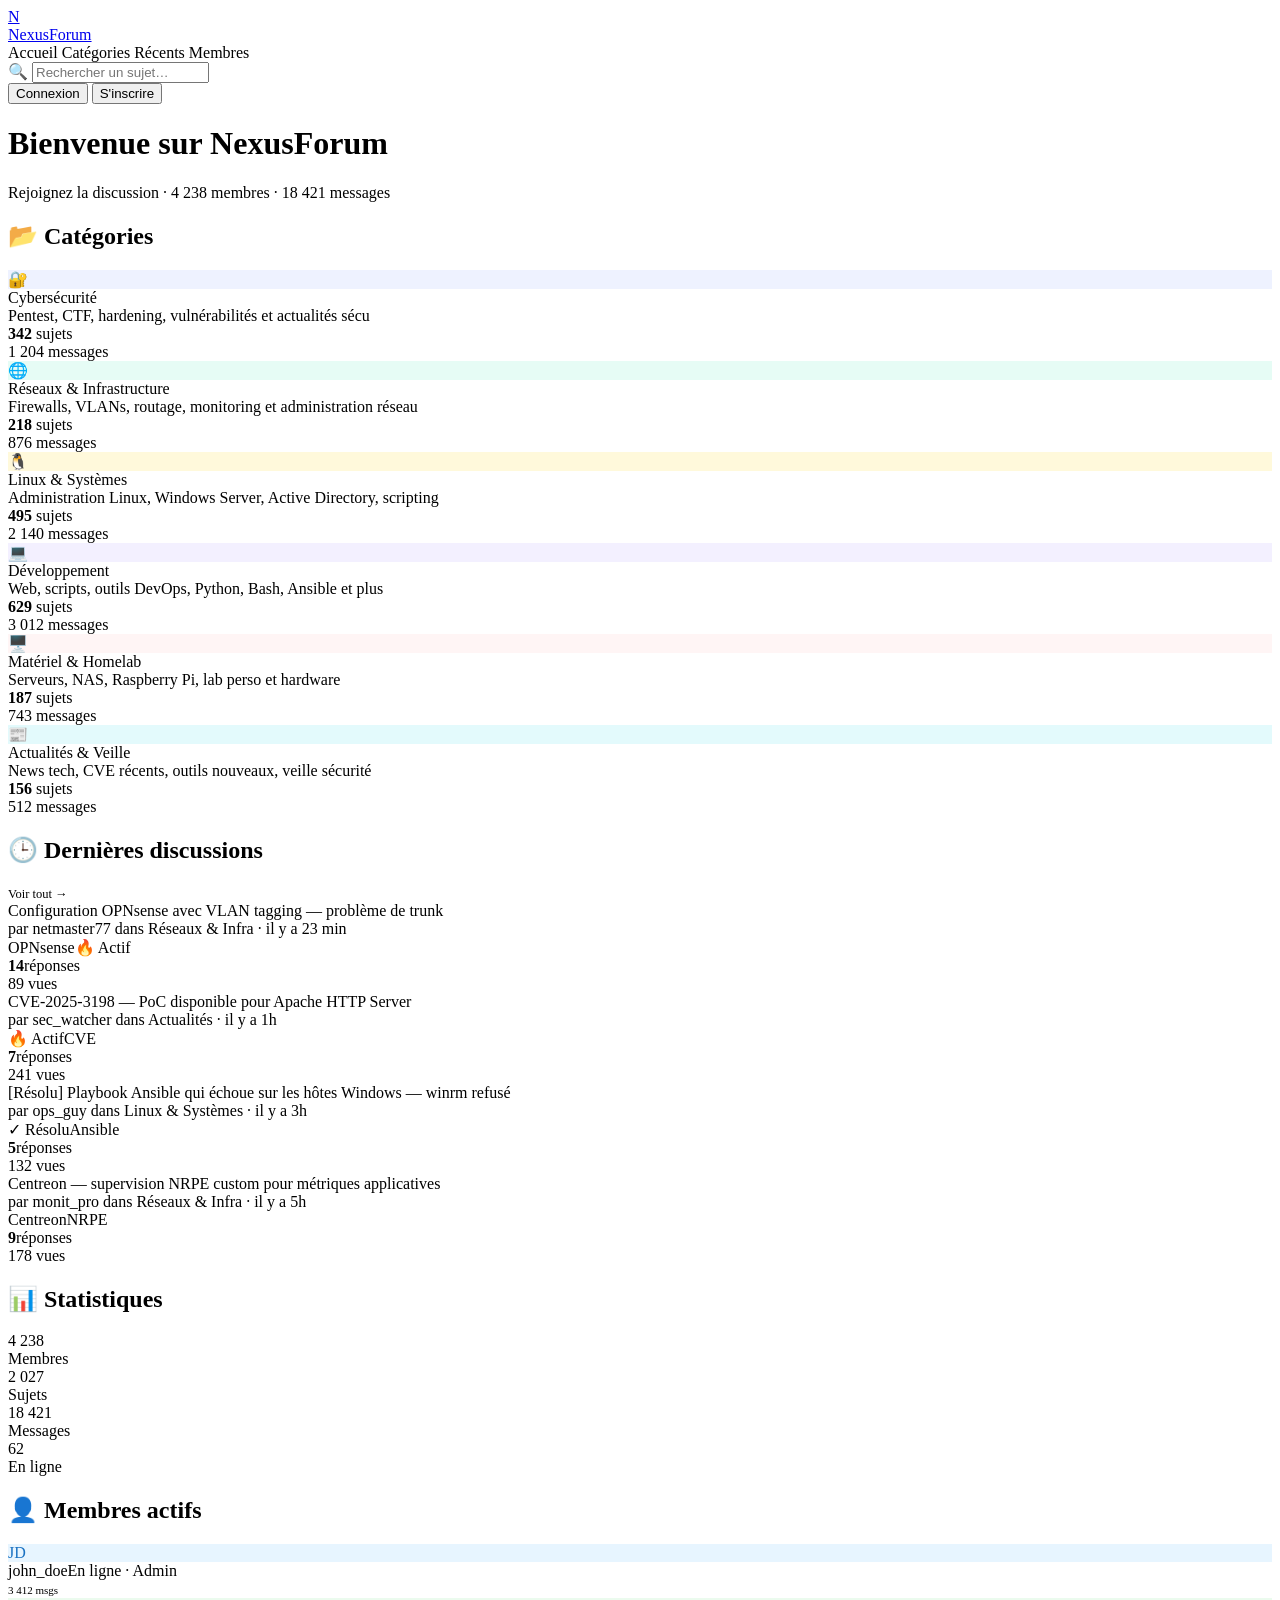
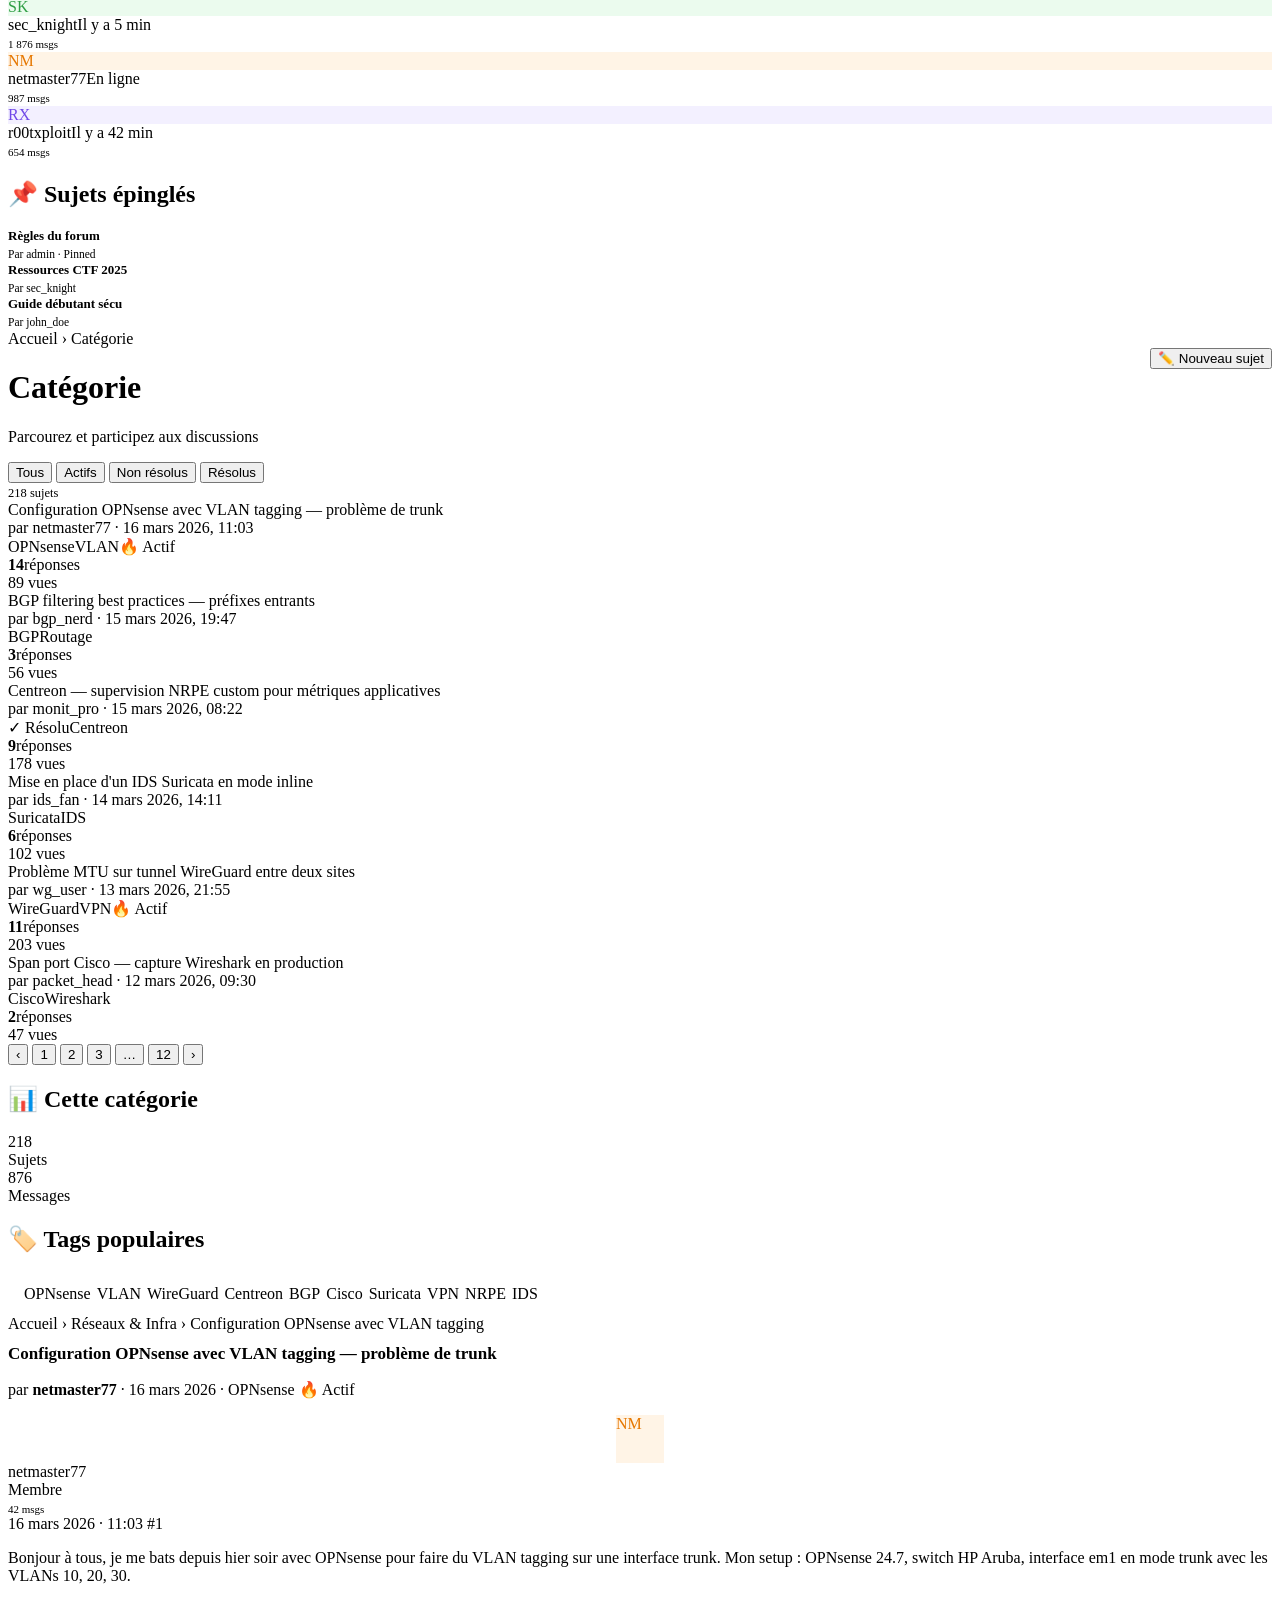
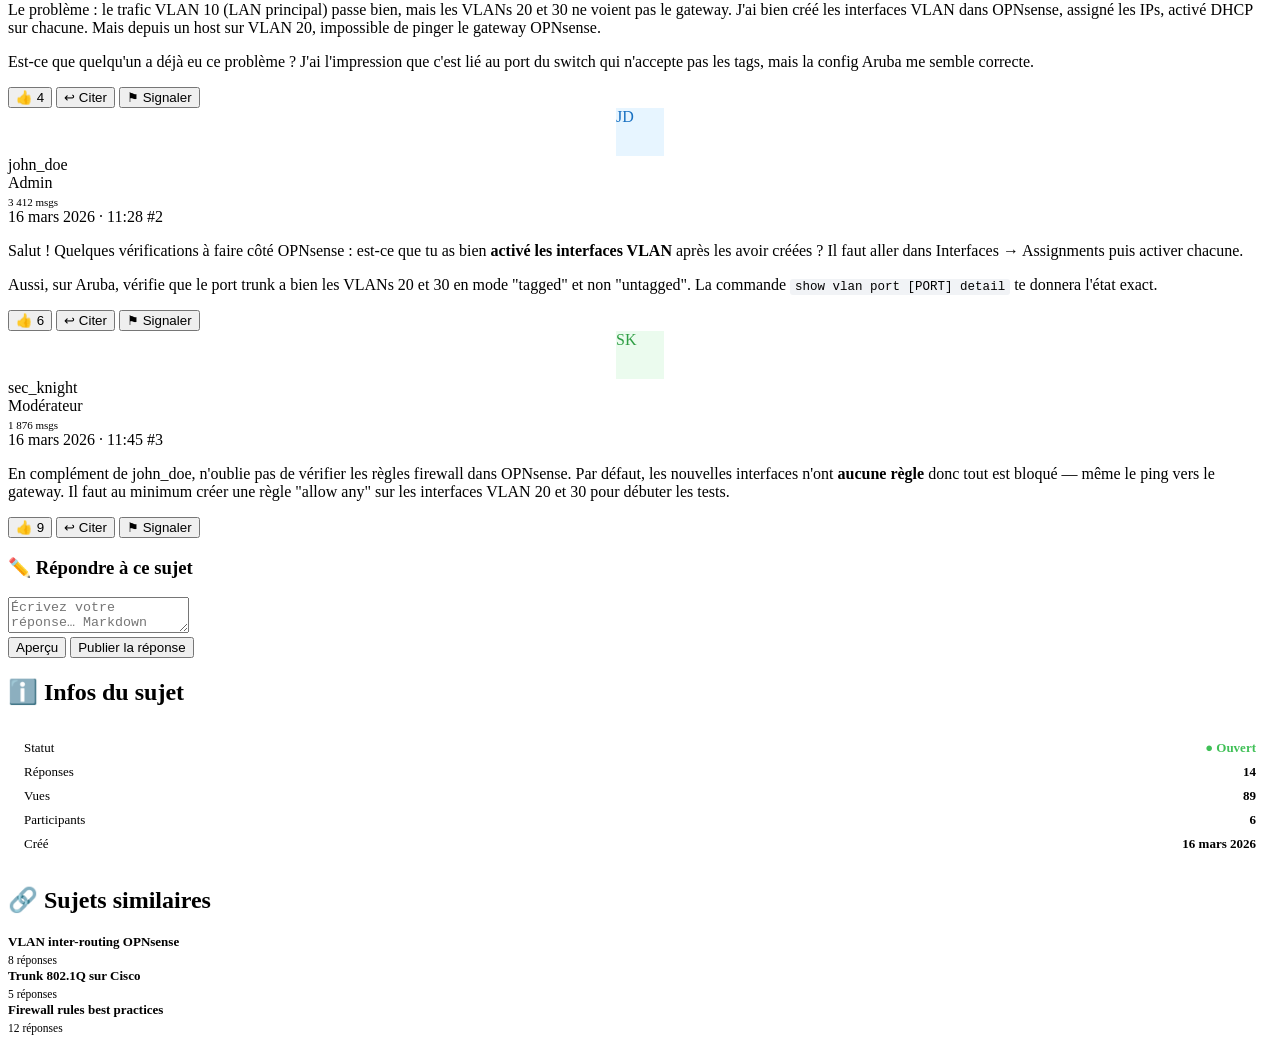
==== src/index.html @ e60d391c "Feat: add main page" ====
<!DOCTYPE html>
<html lang="fr">
<head>
    <meta charset="UTF-8" />
    <meta name="viewport" content="width=device-width, initial-scale=1.0"/>
    <title>NexusForum</title>
    <link rel="preconnect" href="https://fonts.googleapis.com">
    <link href="https://fonts.googleapis.com/css2?family=Inter:wght@400;500;600;700&display=swap" rel="stylesheet">
    <link rel="stylesheet" href="./css/style.css" />
</head>
<body>

<!-- NAVBAR -->
<nav class="navbar">
    <div class="navbar-inner">
        <a class="logo" href="#" onclick="goHome()">
            <div class="logo-icon">N</div>
            NexusForum
        </a>
        <div class="nav-links">
            <span class="nav-link active" id="nav-home" onclick="goHome()">Accueil</span>
            <span class="nav-link" onclick="goHome()">Catégories</span>
            <span class="nav-link" onclick="goHome()">Récents</span>
            <span class="nav-link" onclick="goHome()">Membres</span>
        </div>
        <div class="search-wrap">
            <span class="search-icon">🔍</span>
            <input type="text" placeholder="Rechercher un sujet…" />
        </div>
        <button class="btn btn-ghost">Connexion</button>
        <button class="btn btn-primary">S'inscrire</button>
    </div>
</nav>

<!-- ══════════════════════ PAGE HOME ══════════════════════ -->
<div id="page-home" class="page active">
    <div class="container">
        <div class="layout">
            <div>
                <!-- CATEGORIES -->
                <div class="page-header">
                    <h1>Bienvenue sur NexusForum</h1>
                    <p>Rejoignez la discussion · 4 238 membres · 18 421 messages</p>
                </div>

                <div class="card" style="margin-bottom:20px">
                    <div class="card-header">
                        <h2>📂 Catégories</h2>
                    </div>
                    <div class="category-item" data-category-id="1" onclick="goCategory('Cybersécurité', '🔐', '#3b5bdb')">
                        <div class="cat-icon" style="background:#eef2ff">🔐</div>
                        <div class="cat-info">
                            <div class="cat-name">Cybersécurité</div>
                            <div class="cat-desc">Pentest, CTF, hardening, vulnérabilités et actualités sécu</div>
                        </div>
                        <div class="cat-stats"><strong>342</strong> sujets<br>1 204 messages</div>
                    </div>
                    <div class="category-item" data-category-id="2" onclick="goCategory('Réseaux & Infra', '🌐', '#0ca678')">
                        <div class="cat-icon" style="background:#e6fcf5">🌐</div>
                        <div class="cat-info">
                            <div class="cat-name">Réseaux & Infrastructure</div>
                            <div class="cat-desc">Firewalls, VLANs, routage, monitoring et administration réseau</div>
                        </div>
                        <div class="cat-stats"><strong>218</strong> sujets<br>876 messages</div>
                    </div>
                    <div class="category-item" onclick="goCategory('Linux & Systèmes', '🐧', '#e67700')">
                        <div class="cat-icon" style="background:#fff9db">🐧</div>
                        <div class="cat-info">
                            <div class="cat-name">Linux & Systèmes</div>
                            <div class="cat-desc">Administration Linux, Windows Server, Active Directory, scripting</div>
                        </div>
                        <div class="cat-stats"><strong>495</strong> sujets<br>2 140 messages</div>
                    </div>
                    <div class="category-item" onclick="goCategory('Développement', '💻', '#7048e8')">
                        <div class="cat-icon" style="background:#f3f0ff">💻</div>
                        <div class="cat-info">
                            <div class="cat-name">Développement</div>
                            <div class="cat-desc">Web, scripts, outils DevOps, Python, Bash, Ansible et plus</div>
                        </div>
                        <div class="cat-stats"><strong>629</strong> sujets<br>3 012 messages</div>
                    </div>
                    <div class="category-item" onclick="goCategory('Matériel', '🖥️', '#c92a2a')">
                        <div class="cat-icon" style="background:#fff5f5">🖥️</div>
                        <div class="cat-info">
                            <div class="cat-name">Matériel & Homelab</div>
                            <div class="cat-desc">Serveurs, NAS, Raspberry Pi, lab perso et hardware</div>
                        </div>
                        <div class="cat-stats"><strong>187</strong> sujets<br>743 messages</div>
                    </div>
                    <div class="category-item" onclick="goCategory('Actualités', '📰', '#1098ad')">
                        <div class="cat-icon" style="background:#e3fafc">📰</div>
                        <div class="cat-info">
                            <div class="cat-name">Actualités & Veille</div>
                            <div class="cat-desc">News tech, CVE récents, outils nouveaux, veille sécurité</div>
                        </div>
                        <div class="cat-stats"><strong>156</strong> sujets<br>512 messages</div>
                    </div>
                </div>

                <!-- RECENT THREADS -->
                <div class="card">
                    <div class="card-header">
                        <h2>🕒 Dernières discussions</h2>
                        <a style="font-size:12.5px;color:var(--primary);cursor:pointer">Voir tout →</a>
                    </div>
                    <div class="thread-item" onclick="goThread()">
                        <div class="thread-status" style="background:#40c057"></div>
                        <div class="thread-body">
                            <div class="thread-title">Configuration OPNsense avec VLAN tagging — problème de trunk</div>
                            <div class="thread-meta">par <a>netmaster77</a> dans Réseaux & Infra · il y a 23 min</div>
                            <div class="thread-tags"><span class="tag">OPNsense</span><span class="tag hot">🔥 Actif</span></div>
                        </div>
                        <div class="thread-counts"><strong>14</strong>réponses<br>89 vues</div>
                    </div>
                    <div class="thread-item" onclick="goThread()">
                        <div class="thread-status" style="background:#40c057"></div>
                        <div class="thread-body">
                            <div class="thread-title">CVE-2025-3198 — PoC disponible pour Apache HTTP Server</div>
                            <div class="thread-meta">par <a>sec_watcher</a> dans Actualités · il y a 1h</div>
                            <div class="thread-tags"><span class="tag hot">🔥 Actif</span><span class="tag">CVE</span></div>
                        </div>
                        <div class="thread-counts"><strong>7</strong>réponses<br>241 vues</div>
                    </div>
                    <div class="thread-item" onclick="goThread()">
                        <div class="thread-status" style="background:#adb5bd"></div>
                        <div class="thread-body">
                            <div class="thread-title">[Résolu] Playbook Ansible qui échoue sur les hôtes Windows — winrm refusé</div>
                            <div class="thread-meta">par <a>ops_guy</a> dans Linux & Systèmes · il y a 3h</div>
                            <div class="thread-tags"><span class="tag resolved">✓ Résolu</span><span class="tag">Ansible</span></div>
                        </div>
                        <div class="thread-counts"><strong>5</strong>réponses<br>132 vues</div>
                    </div>
                    <div class="thread-item" onclick="goThread()">
                        <div class="thread-status" style="background:#40c057"></div>
                        <div class="thread-body">
                            <div class="thread-title">Centreon — supervision NRPE custom pour métriques applicatives</div>
                            <div class="thread-meta">par <a>monit_pro</a> dans Réseaux & Infra · il y a 5h</div>
                            <div class="thread-tags"><span class="tag">Centreon</span><span class="tag">NRPE</span></div>
                        </div>
                        <div class="thread-counts"><strong>9</strong>réponses<br>178 vues</div>
                    </div>
                </div>
            </div>

            <!-- SIDEBAR -->
            <div>
                <div class="card sidebar-card">
                    <div class="card-header"><h2>📊 Statistiques</h2></div>
                    <div class="stat-grid">
                        <div class="stat-cell"><div class="val">4 238</div><div class="lbl">Membres</div></div>
                        <div class="stat-cell"><div class="val">2 027</div><div class="lbl">Sujets</div></div>
                        <div class="stat-cell"><div class="val">18 421</div><div class="lbl">Messages</div></div>
                        <div class="stat-cell"><div class="val">62</div><div class="lbl">En ligne</div></div>
                    </div>
                </div>

                <div class="card sidebar-card">
                    <div class="card-header"><h2>👤 Membres actifs</h2></div>
                    <div class="sidebar-item">
                        <div class="avatar" style="background:#e7f5ff;color:#1971c2">JD</div>
                        <div class="info">john_doe<span><span class="online"></span>En ligne · Admin</span></div>
                        <span style="font-size:11px;color:var(--muted)">3 412 msgs</span>
                    </div>
                    <div class="sidebar-item">
                        <div class="avatar" style="background:#ebfbee;color:#2f9e44">SK</div>
                        <div class="info">sec_knight<span>Il y a 5 min</span></div>
                        <span style="font-size:11px;color:var(--muted)">1 876 msgs</span>
                    </div>
                    <div class="sidebar-item">
                        <div class="avatar" style="background:#fff4e6;color:#e67700">NM</div>
                        <div class="info">netmaster77<span><span class="online"></span>En ligne</span></div>
                        <span style="font-size:11px;color:var(--muted)">987 msgs</span>
                    </div>
                    <div class="sidebar-item">
                        <div class="avatar" style="background:#f3f0ff;color:#7048e8">RX</div>
                        <div class="info">r00txploit<span>Il y a 42 min</span></div>
                        <span style="font-size:11px;color:var(--muted)">654 msgs</span>
                    </div>
                </div>

                <div class="card sidebar-card">
                    <div class="card-header"><h2>📌 Sujets épinglés</h2></div>
                    <div class="sidebar-item" onclick="goThread()" style="cursor:pointer">
                        <div>
                            <div style="font-size:13px;font-weight:600">Règles du forum</div>
                            <span style="font-size:11.5px;color:var(--muted)">Par admin · Pinned</span>
                        </div>
                    </div>
                    <div class="sidebar-item" onclick="goThread()" style="cursor:pointer">
                        <div>
                            <div style="font-size:13px;font-weight:600">Ressources CTF 2025</div>
                            <span style="font-size:11.5px;color:var(--muted)">Par sec_knight</span>
                        </div>
                    </div>
                    <div class="sidebar-item" onclick="goThread()" style="cursor:pointer">
                        <div>
                            <div style="font-size:13px;font-weight:600">Guide débutant sécu</div>
                            <span style="font-size:11.5px;color:var(--muted)">Par john_doe</span>
                        </div>
                    </div>
                </div>
            </div>
        </div>
    </div>
</div>

<!-- ══════════════════════ PAGE CATEGORY ══════════════════════ -->
<div id="page-category" class="page">
    <div class="container">
        <div class="layout">
            <div>
                <div class="breadcrumb">
                    <a onclick="goHome()">Accueil</a>
                    <span>›</span>
                    <span id="cat-title-bc">Catégorie</span>
                </div>
                <div class="page-header" style="display:flex;justify-content:space-between;align-items:flex-start">
                    <div>
                        <h1 id="cat-title">Catégorie</h1>
                        <p>Parcourez et participez aux discussions</p>
                    </div>
                    <button class="btn btn-primary" onclick="goThread()">✏️ Nouveau sujet</button>
                </div>

                <div class="toolbar">
                    <div class="toolbar-left">
                        <button class="filter-btn active">Tous</button>
                        <button class="filter-btn">Actifs</button>
                        <button class="filter-btn">Non résolus</button>
                        <button class="filter-btn">Résolus</button>
                    </div>
                    <span style="font-size:12.5px;color:var(--muted)">218 sujets</span>
                </div>

                <div class="card">
                    <div class="thread-item" onclick="goThread()">
                        <div class="thread-status" style="background:#40c057"></div>
                        <div class="thread-body">
                            <div class="thread-title">Configuration OPNsense avec VLAN tagging — problème de trunk</div>
                            <div class="thread-meta">par <a>netmaster77</a> · 16 mars 2026, 11:03</div>
                            <div class="thread-tags"><span class="tag">OPNsense</span><span class="tag">VLAN</span><span class="tag hot">🔥 Actif</span></div>
                        </div>
                        <div class="thread-counts"><strong>14</strong>réponses<br>89 vues</div>
                    </div>
                    <div class="thread-item" onclick="goThread()">
                        <div class="thread-status" style="background:#40c057"></div>
                        <div class="thread-body">
                            <div class="thread-title">BGP filtering best practices — préfixes entrants</div>
                            <div class="thread-meta">par <a>bgp_nerd</a> · 15 mars 2026, 19:47</div>
                            <div class="thread-tags"><span class="tag">BGP</span><span class="tag">Routage</span></div>
                        </div>
                        <div class="thread-counts"><strong>3</strong>réponses<br>56 vues</div>
                    </div>
                    <div class="thread-item" onclick="goThread()">
                        <div class="thread-status" style="background:#adb5bd"></div>
                        <div class="thread-body">
                            <div class="thread-title">Centreon — supervision NRPE custom pour métriques applicatives</div>
                            <div class="thread-meta">par <a>monit_pro</a> · 15 mars 2026, 08:22</div>
                            <div class="thread-tags"><span class="tag resolved">✓ Résolu</span><span class="tag">Centreon</span></div>
                        </div>
                        <div class="thread-counts"><strong>9</strong>réponses<br>178 vues</div>
                    </div>
                    <div class="thread-item" onclick="goThread()">
                        <div class="thread-status" style="background:#adb5bd"></div>
                        <div class="thread-body">
                            <div class="thread-title">Mise en place d'un IDS Suricata en mode inline</div>
                            <div class="thread-meta">par <a>ids_fan</a> · 14 mars 2026, 14:11</div>
                            <div class="thread-tags"><span class="tag">Suricata</span><span class="tag">IDS</span></div>
                        </div>
                        <div class="thread-counts"><strong>6</strong>réponses<br>102 vues</div>
                    </div>
                    <div class="thread-item" onclick="goThread()">
                        <div class="thread-status" style="background:#40c057"></div>
                        <div class="thread-body">
                            <div class="thread-title">Problème MTU sur tunnel WireGuard entre deux sites</div>
                            <div class="thread-meta">par <a>wg_user</a> · 13 mars 2026, 21:55</div>
                            <div class="thread-tags"><span class="tag">WireGuard</span><span class="tag">VPN</span><span class="tag hot">🔥 Actif</span></div>
                        </div>
                        <div class="thread-counts"><strong>11</strong>réponses<br>203 vues</div>
                    </div>
                    <div class="thread-item" onclick="goThread()">
                        <div class="thread-status" style="background:#adb5bd"></div>
                        <div class="thread-body">
                            <div class="thread-title">Span port Cisco — capture Wireshark en production</div>
                            <div class="thread-meta">par <a>packet_head</a> · 12 mars 2026, 09:30</div>
                            <div class="thread-tags"><span class="tag">Cisco</span><span class="tag">Wireshark</span></div>
                        </div>
                        <div class="thread-counts"><strong>2</strong>réponses<br>47 vues</div>
                    </div>
                </div>
                <div class="pagination">
                    <button class="page-btn">‹</button>
                    <button class="page-btn active">1</button>
                    <button class="page-btn">2</button>
                    <button class="page-btn">3</button>
                    <button class="page-btn">…</button>
                    <button class="page-btn">12</button>
                    <button class="page-btn">›</button>
                </div>
            </div>

            <!-- sidebar -->
            <div>
                <div class="card sidebar-card">
                    <div class="card-header"><h2>📊 Cette catégorie</h2></div>
                    <div class="stat-grid">
                        <div class="stat-cell"><div class="val">218</div><div class="lbl">Sujets</div></div>
                        <div class="stat-cell"><div class="val">876</div><div class="lbl">Messages</div></div>
                    </div>
                </div>
                <div class="card sidebar-card">
                    <div class="card-header"><h2>🏷️ Tags populaires</h2></div>
                    <div style="padding:12px 16px;display:flex;flex-wrap:wrap;gap:6px">
                        <span class="tag">OPNsense</span><span class="tag">VLAN</span>
                        <span class="tag">WireGuard</span><span class="tag">Centreon</span>
                        <span class="tag">BGP</span><span class="tag">Cisco</span>
                        <span class="tag">Suricata</span><span class="tag">VPN</span>
                        <span class="tag">NRPE</span><span class="tag">IDS</span>
                    </div>
                </div>
            </div>
        </div>
    </div>
</div>

<!-- ══════════════════════ PAGE THREAD ══════════════════════ -->
<div id="page-thread" class="page">
    <div class="container">
        <div class="layout">
            <div>
                <div class="breadcrumb">
                    <a onclick="goHome()">Accueil</a>
                    <span>›</span>
                    <a onclick="goCategory('Réseaux & Infra', '🌐', '#0ca678')">Réseaux & Infra</a>
                    <span>›</span>
                    <span>Configuration OPNsense avec VLAN tagging</span>
                </div>
                <div class="page-header" style="display:flex;justify-content:space-between;align-items:flex-start">
                    <div>
                        <h1 style="font-size:17px">Configuration OPNsense avec VLAN tagging — problème de trunk</h1>
                        <p>par <strong>netmaster77</strong> · 16 mars 2026 · <span class="tag">OPNsense</span> <span class="tag hot">🔥 Actif</span></p>
                    </div>
                </div>

                <div class="card" style="margin-bottom:16px">
                    <!-- POST 1 -->
                    <div class="post-item">
                        <div class="post-author">
                            <div class="avatar" style="background:#fff4e6;color:#e67700;width:48px;height:48px;font-size:16px;margin:0 auto">NM</div>
                            <div class="name">netmaster77</div>
                            <div class="role role-member">Membre</div>
                            <div style="font-size:11px;color:var(--muted);margin-top:4px">42 msgs</div>
                        </div>
                        <div class="post-content">
                            <div class="post-header-line">
                                <span class="post-date">16 mars 2026 · 11:03</span>
                                <span class="post-num">#1</span>
                            </div>
                            <div class="post-text">
                                <p>Bonjour à tous, je me bats depuis hier soir avec OPNsense pour faire du VLAN tagging sur une interface trunk. Mon setup : OPNsense 24.7, switch HP Aruba, interface em1 en mode trunk avec les VLANs 10, 20, 30.</p>
                                <p>Le problème : le trafic VLAN 10 (LAN principal) passe bien, mais les VLANs 20 et 30 ne voient pas le gateway. J'ai bien créé les interfaces VLAN dans OPNsense, assigné les IPs, activé DHCP sur chacune. Mais depuis un host sur VLAN 20, impossible de pinger le gateway OPNsense.</p>
                                <p>Est-ce que quelqu'un a déjà eu ce problème ? J'ai l'impression que c'est lié au port du switch qui n'accepte pas les tags, mais la config Aruba me semble correcte.</p>
                            </div>
                            <div class="post-actions">
                                <button class="post-action-btn">👍 4</button>
                                <button class="post-action-btn">↩ Citer</button>
                                <button class="post-action-btn">⚑ Signaler</button>
                            </div>
                        </div>
                    </div>

                    <!-- POST 2 -->
                    <div class="post-item">
                        <div class="post-author">
                            <div class="avatar" style="background:#e7f5ff;color:#1971c2;width:48px;height:48px;font-size:16px;margin:0 auto">JD</div>
                            <div class="name">john_doe</div>
                            <div class="role role-admin">Admin</div>
                            <div style="font-size:11px;color:var(--muted);margin-top:4px">3 412 msgs</div>
                        </div>
                        <div class="post-content">
                            <div class="post-header-line">
                                <span class="post-date">16 mars 2026 · 11:28</span>
                                <span class="post-num">#2</span>
                            </div>
                            <div class="post-text">
                                <p>Salut ! Quelques vérifications à faire côté OPNsense : est-ce que tu as bien <strong>activé les interfaces VLAN</strong> après les avoir créées ? Il faut aller dans Interfaces → Assignments puis activer chacune.</p>
                                <p>Aussi, sur Aruba, vérifie que le port trunk a bien les VLANs 20 et 30 en mode "tagged" et non "untagged". La commande <code style="background:#f1f3f6;padding:1px 5px;border-radius:3px;font-size:12.5px">show vlan port [PORT] detail</code> te donnera l'état exact.</p>
                            </div>
                            <div class="post-actions">
                                <button class="post-action-btn">👍 6</button>
                                <button class="post-action-btn">↩ Citer</button>
                                <button class="post-action-btn">⚑ Signaler</button>
                            </div>
                        </div>
                    </div>

                    <!-- POST 3 -->
                    <div class="post-item">
                        <div class="post-author">
                            <div class="avatar" style="background:#ebfbee;color:#2f9e44;width:48px;height:48px;font-size:16px;margin:0 auto">SK</div>
                            <div class="name">sec_knight</div>
                            <div class="role role-mod">Modérateur</div>
                            <div style="font-size:11px;color:var(--muted);margin-top:4px">1 876 msgs</div>
                        </div>
                        <div class="post-content">
                            <div class="post-header-line">
                                <span class="post-date">16 mars 2026 · 11:45</span>
                                <span class="post-num">#3</span>
                            </div>
                            <div class="post-text">
                                <p>En complément de john_doe, n'oublie pas de vérifier les règles firewall dans OPNsense. Par défaut, les nouvelles interfaces n'ont <strong>aucune règle</strong> donc tout est bloqué — même le ping vers le gateway. Il faut au minimum créer une règle "allow any" sur les interfaces VLAN 20 et 30 pour débuter les tests.</p>
                            </div>
                            <div class="post-actions">
                                <button class="post-action-btn">👍 9</button>
                                <button class="post-action-btn">↩ Citer</button>
                                <button class="post-action-btn">⚑ Signaler</button>
                            </div>
                        </div>
                    </div>
                </div>

                <!-- REPLY BOX -->
                <div class="card">
                    <div class="reply-box">
                        <h3>✏️ Répondre à ce sujet</h3>
                        <textarea placeholder="Écrivez votre réponse… Markdown supporté."></textarea>
                        <div class="reply-actions">
                            <button class="btn btn-ghost">Aperçu</button>
                            <button class="btn btn-primary">Publier la réponse</button>
                        </div>
                    </div>
                </div>
            </div>

            <!-- sidebar -->
            <div>
                <div class="card sidebar-card">
                    <div class="card-header"><h2>ℹ️ Infos du sujet</h2></div>
                    <div style="padding:14px 16px;font-size:13px;display:flex;flex-direction:column;gap:8px">
                        <div style="display:flex;justify-content:space-between"><span style="color:var(--muted)">Statut</span><span style="color:#40c057;font-weight:600">● Ouvert</span></div>
                        <div style="display:flex;justify-content:space-between"><span style="color:var(--muted)">Réponses</span><strong>14</strong></div>
                        <div style="display:flex;justify-content:space-between"><span style="color:var(--muted)">Vues</span><strong>89</strong></div>
                        <div style="display:flex;justify-content:space-between"><span style="color:var(--muted)">Participants</span><strong>6</strong></div>
                        <div style="display:flex;justify-content:space-between"><span style="color:var(--muted)">Créé</span><strong>16 mars 2026</strong></div>
                    </div>
                </div>
                <div class="card sidebar-card">
                    <div class="card-header"><h2>🔗 Sujets similaires</h2></div>
                    <div class="sidebar-item" onclick="goThread()" style="cursor:pointer">
                        <div><div style="font-size:13px;font-weight:600">VLAN inter-routing OPNsense</div><span style="font-size:11.5px;color:var(--muted)">8 réponses</span></div>
                    </div>
                    <div class="sidebar-item" onclick="goThread()" style="cursor:pointer">
                        <div><div style="font-size:13px;font-weight:600">Trunk 802.1Q sur Cisco</div><span style="font-size:11.5px;color:var(--muted)">5 réponses</span></div>
                    </div>
                    <div class="sidebar-item" onclick="goThread()" style="cursor:pointer">
                        <div><div style="font-size:13px;font-weight:600">Firewall rules best practices</div><span style="font-size:11.5px;color:var(--muted)">12 réponses</span></div>
                    </div>
                </div>
            </div>
        </div>
    </div>
</div>

<script>
    function showPage(id) {
        document.querySelectorAll('.page').forEach(p => p.classList.remove('active'));
        document.getElementById(id).classList.add('active');
        window.scrollTo(0, 0);
    }
    function goHome() { showPage('page-home'); }
    function goCategory(name, icon, color) {
        document.getElementById('cat-title').textContent = (icon || '') + ' ' + (name || 'Catégorie');
        document.getElementById('cat-title-bc').textContent = name || 'Catégorie';
        showPage('page-category');
    }
    function goThread() { showPage('page-thread'); }

    document.querySelectorAll('.filter-btn').forEach(btn => {
        btn.addEventListener('click', function() {
            this.closest('.toolbar').querySelectorAll('.filter-btn').forEach(b => b.classList.remove('active'));
            this.classList.add('active');
        });
    });
</script>
</body>
</html>
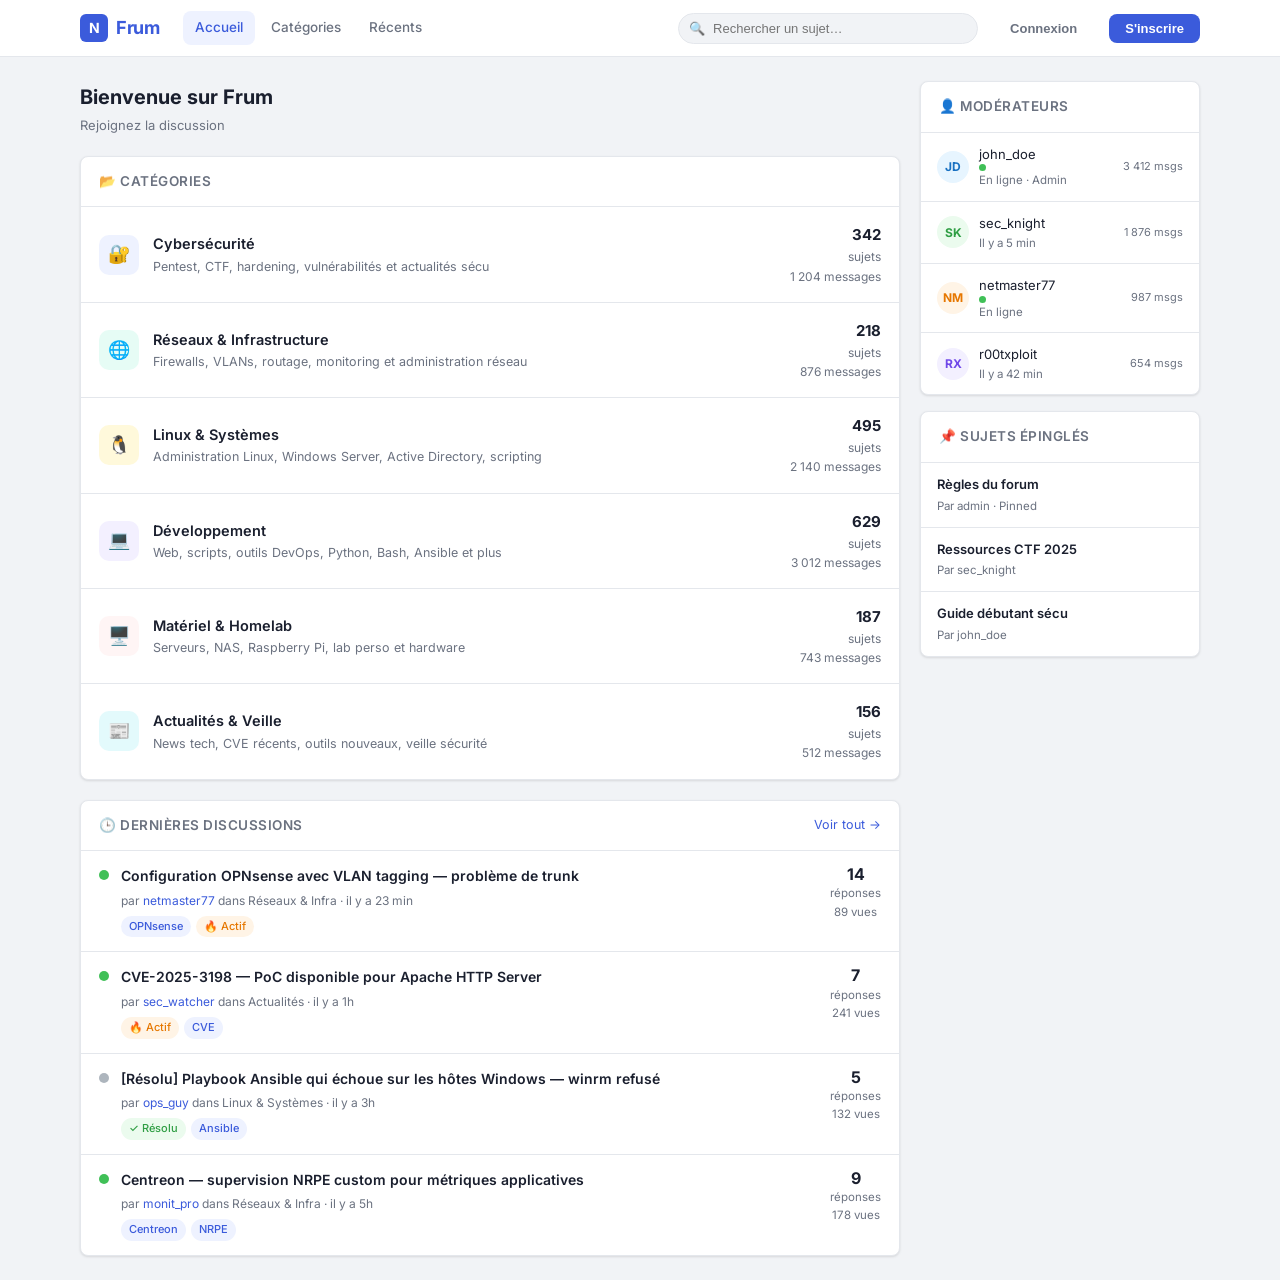
==== commit 20b1d9cf: "Feat: tilte correction" ====
--- a/src/index.html
+++ b/src/index.html
@@ -3,7 +3,7 @@
 <head>
     <meta charset="UTF-8" />
     <meta name="viewport" content="width=device-width, initial-scale=1.0"/>
-    <title>NexusForum</title>
+    <title>Frum</title>
     <link rel="preconnect" href="https://fonts.googleapis.com">
     <link href="https://fonts.googleapis.com/css2?family=Inter:wght@400;500;600;700&display=swap" rel="stylesheet">
     <link rel="stylesheet" href="./css/style.css" />
@@ -15,13 +15,12 @@
     <div class="navbar-inner">
         <a class="logo" href="#" onclick="goHome()">
             <div class="logo-icon">N</div>
-            NexusForum
+            Frum
         </a>
         <div class="nav-links">
             <span class="nav-link active" id="nav-home" onclick="goHome()">Accueil</span>
             <span class="nav-link" onclick="goHome()">Catégories</span>
             <span class="nav-link" onclick="goHome()">Récents</span>
-            <span class="nav-link" onclick="goHome()">Membres</span>
         </div>
         <div class="search-wrap">
             <span class="search-icon">🔍</span>
@@ -39,8 +38,8 @@
             <div>
                 <!-- CATEGORIES -->
                 <div class="page-header">
-                    <h1>Bienvenue sur NexusForum</h1>
-                    <p>Rejoignez la discussion · 4 238 membres · 18 421 messages</p>
+                    <h1>Bienvenue sur Frum</h1>
+                    <p>Rejoignez la discussion</p>
                 </div>
 
                 <div class="card" style="margin-bottom:20px">
@@ -144,18 +143,9 @@
 
             <!-- SIDEBAR -->
             <div>
-                <div class="card sidebar-card">
-                    <div class="card-header"><h2>📊 Statistiques</h2></div>
-                    <div class="stat-grid">
-                        <div class="stat-cell"><div class="val">4 238</div><div class="lbl">Membres</div></div>
-                        <div class="stat-cell"><div class="val">2 027</div><div class="lbl">Sujets</div></div>
-                        <div class="stat-cell"><div class="val">18 421</div><div class="lbl">Messages</div></div>
-                        <div class="stat-cell"><div class="val">62</div><div class="lbl">En ligne</div></div>
-                    </div>
-                </div>
-
-                <div class="card sidebar-card">
-                    <div class="card-header"><h2>👤 Membres actifs</h2></div>
+
+                <div class="card sidebar-card">
+                    <div class="card-header"><h2>👤 Modérateurs</h2></div>
                     <div class="sidebar-item">
                         <div class="avatar" style="background:#e7f5ff;color:#1971c2">JD</div>
                         <div class="info">john_doe<span><span class="online"></span>En ligne · Admin</span></div>
--- a/src/css/style.css
+++ b/src/css/style.css
@@ -0,0 +1,256 @@
+    /* ========= NEXUSFORUM BASE STYLES ========= */
+*, *::before, *::after { box-sizing: border-box; margin: 0; padding: 0; }
+
+:root {
+    --bg: #f1f3f6;
+    --surface: #ffffff;
+    --border: #e4e7ec;
+    --primary: #3b5bdb;
+    --primary-hover: #2f4ac8;
+    --primary-light: #eef2ff;
+    --text: #1a1f2e;
+    --muted: #6b7280;
+    --danger: #e03131;
+    --success: #2f9e44;
+    --warning: #f59f00;
+    --radius: 8px;
+    --shadow: 0 1px 3px rgba(0,0,0,.08), 0 1px 2px rgba(0,0,0,.04);
+    --shadow-md: 0 4px 12px rgba(0,0,0,.10);
+}
+
+body {
+    font-family: 'Inter', system-ui, sans-serif;
+    background: var(--bg);
+    color: var(--text);
+    font-size: 14px;
+    line-height: 1.6;
+}
+
+/* ─── NAVBAR ─── */
+.navbar {
+    background: var(--surface);
+    border-bottom: 1px solid var(--border);
+    position: sticky; top: 0; z-index: 100;
+}
+.navbar-inner {
+    max-width: 1160px; margin: 0 auto;
+    display: flex; align-items: center; gap: 16px;
+    padding: 0 20px; height: 56px;
+}
+.logo {
+    font-size: 18px; font-weight: 700; color: var(--primary);
+    text-decoration: none; letter-spacing: -0.4px;
+    display: flex; align-items: center; gap: 8px;
+}
+.logo-icon {
+    width: 28px; height: 28px; background: var(--primary);
+    border-radius: 6px; display: flex; align-items: center;
+    justify-content: center; color: #fff; font-size: 14px;
+}
+.nav-links { display: flex; gap: 4px; margin-left: 8px; }
+.nav-link {
+    padding: 6px 12px; border-radius: var(--radius);
+    color: var(--muted); text-decoration: none;
+    font-size: 13.5px; font-weight: 500; transition: all .15s;
+    cursor: pointer;
+}
+.nav-link:hover, .nav-link.active { color: var(--primary); background: var(--primary-light); }
+.search-wrap { flex: 1; max-width: 300px; position: relative; margin-left: auto; }
+.search-wrap input {
+    width: 100%; padding: 7px 12px 7px 34px;
+    border: 1px solid var(--border); border-radius: 20px;
+    font-size: 13px; background: var(--bg); color: var(--text);
+    outline: none; transition: border .15s;
+}
+.search-wrap input:focus { border-color: var(--primary); background: #fff; }
+.search-icon {
+    position: absolute; left: 11px; top: 50%; transform: translateY(-50%);
+    color: var(--muted); font-size: 13px;
+}
+.btn {
+    padding: 7px 16px; border-radius: var(--radius); font-size: 13px;
+    font-weight: 600; cursor: pointer; border: none; transition: all .15s;
+}
+.btn-ghost { background: none; color: var(--muted); }
+.btn-ghost:hover { background: var(--bg); color: var(--text); }
+.btn-primary { background: var(--primary); color: #fff; }
+.btn-primary:hover { background: var(--primary-hover); }
+.btn-sm { padding: 5px 12px; font-size: 12px; }
+.avatar {
+    width: 32px; height: 32px; border-radius: 50%;
+    display: flex; align-items: center; justify-content: center;
+    font-size: 12px; font-weight: 700; flex-shrink: 0;
+}
+
+/* ─── LAYOUT ─── */
+.page { display: none; }
+.page.active { display: block; }
+.container { max-width: 1160px; margin: 0 auto; padding: 24px 20px; }
+.layout { display: grid; grid-template-columns: 1fr 280px; gap: 20px; }
+@media(max-width: 820px) { .layout { grid-template-columns: 1fr; } }
+
+/* ─── PAGE HEADER ─── */
+.page-header { margin-bottom: 20px; }
+.page-header h1 { font-size: 20px; font-weight: 700; }
+.page-header p { color: var(--muted); margin-top: 2px; font-size: 13px; }
+.breadcrumb {
+    display: flex; align-items: center; gap: 6px;
+    font-size: 12.5px; color: var(--muted); margin-bottom: 14px;
+}
+.breadcrumb a { color: var(--primary); cursor: pointer; text-decoration: none; }
+.breadcrumb a:hover { text-decoration: underline; }
+.breadcrumb span { color: #c0c4cc; }
+
+/* ─── CARD ─── */
+.card {
+    background: var(--surface); border: 1px solid var(--border);
+    border-radius: var(--radius); box-shadow: var(--shadow);
+}
+.card-header {
+    padding: 14px 18px; border-bottom: 1px solid var(--border);
+    display: flex; align-items: center; justify-content: space-between;
+}
+.card-header h2 { font-size: 13.5px; font-weight: 600; color: var(--muted); text-transform: uppercase; letter-spacing: .5px; }
+
+/* ─── CATEGORIES ─── */
+.category-item {
+    padding: 16px 18px; border-bottom: 1px solid var(--border);
+    display: flex; align-items: center; gap: 14px;
+    cursor: pointer; transition: background .1s;
+}
+.category-item:last-child { border-bottom: none; }
+.category-item:hover { background: #fafbff; }
+.cat-icon {
+    width: 40px; height: 40px; border-radius: 10px;
+    display: flex; align-items: center; justify-content: center;
+    font-size: 18px; flex-shrink: 0;
+}
+.cat-info { flex: 1; min-width: 0; }
+.cat-name { font-size: 14.5px; font-weight: 600; }
+.cat-desc { font-size: 12.5px; color: var(--muted); margin-top: 1px; }
+.cat-stats {
+    text-align: right; flex-shrink: 0;
+    font-size: 12px; color: var(--muted);
+}
+.cat-stats strong { display: block; font-size: 15px; font-weight: 700; color: var(--text); }
+
+/* ─── THREADS ─── */
+.thread-item {
+    padding: 14px 18px; border-bottom: 1px solid var(--border);
+    display: flex; align-items: flex-start; gap: 12px;
+    cursor: pointer; transition: background .1s;
+}
+.thread-item:last-child { border-bottom: none; }
+.thread-item:hover { background: #fafbff; }
+.thread-status {
+    width: 10px; height: 10px; border-radius: 50%;
+    margin-top: 5px; flex-shrink: 0;
+}
+.thread-body { flex: 1; min-width: 0; }
+.thread-title {
+    font-size: 14px; font-weight: 600; color: var(--text);
+    white-space: nowrap; overflow: hidden; text-overflow: ellipsis;
+}
+.thread-meta { font-size: 12px; color: var(--muted); margin-top: 3px; }
+.thread-meta a { color: var(--primary); cursor: pointer; }
+.thread-tags { display: flex; gap: 5px; margin-top: 6px; flex-wrap: wrap; }
+.tag {
+    padding: 2px 8px; border-radius: 20px; font-size: 11px;
+    font-weight: 500; background: var(--primary-light); color: var(--primary);
+}
+.tag.hot { background: #fff4e6; color: #e67700; }
+.tag.resolved { background: #ebfbee; color: var(--success); }
+.tag.pinned { background: #f3f0ff; color: #7048e8; }
+.thread-counts {
+    text-align: center; flex-shrink: 0;
+    font-size: 11.5px; color: var(--muted);
+}
+.thread-counts strong { display: block; font-size: 16px; font-weight: 700; color: var(--text); line-height: 1.2; }
+
+/* ─── SIDEBAR ─── */
+.sidebar-card { margin-bottom: 16px; }
+.sidebar-item {
+    padding: 11px 16px; border-bottom: 1px solid var(--border);
+    display: flex; align-items: center; gap: 10px;
+    font-size: 13px;
+}
+.sidebar-item:last-child { border-bottom: none; }
+.sidebar-item .info { flex: 1; min-width: 0; }
+.sidebar-item .info span { display: block; font-size: 11.5px; color: var(--muted); }
+.stat-grid { display: grid; grid-template-columns: 1fr 1fr; gap: 0; }
+.stat-cell {
+    padding: 14px 16px; text-align: center;
+    border-right: 1px solid var(--border); border-bottom: 1px solid var(--border);
+}
+.stat-cell:nth-child(2n) { border-right: none; }
+.stat-cell:nth-last-child(-n+2) { border-bottom: none; }
+.stat-cell .val { font-size: 20px; font-weight: 700; color: var(--primary); }
+.stat-cell .lbl { font-size: 11px; color: var(--muted); margin-top: 1px; text-transform: uppercase; letter-spacing: .4px; }
+
+/* ─── THREAD VIEW ─── */
+.post-item { padding: 20px 18px; border-bottom: 1px solid var(--border); display: flex; gap: 14px; }
+.post-item:last-child { border-bottom: none; }
+.post-author { flex-shrink: 0; text-align: center; width: 72px; }
+.post-author .name { font-size: 12px; font-weight: 600; margin-top: 6px; }
+.post-author .role {
+    font-size: 10.5px; padding: 1px 6px; border-radius: 3px;
+    margin-top: 3px; display: inline-block;
+}
+.role-admin { background: #fff0f0; color: var(--danger); }
+.role-mod { background: #fff4e6; color: #e67700; }
+.role-member { background: var(--primary-light); color: var(--primary); }
+.post-content { flex: 1; min-width: 0; }
+.post-header-line {
+    display: flex; justify-content: space-between; align-items: center;
+    margin-bottom: 10px; padding-bottom: 10px; border-bottom: 1px solid var(--border);
+}
+.post-date { font-size: 11.5px; color: var(--muted); }
+.post-num { font-size: 11.5px; color: #bbb; font-weight: 600; }
+.post-text { font-size: 13.5px; line-height: 1.75; color: #2c3347; }
+.post-text p + p { margin-top: 10px; }
+.post-actions { margin-top: 12px; display: flex; gap: 8px; }
+.post-action-btn {
+    background: none; border: 1px solid var(--border); border-radius: 6px;
+    padding: 4px 10px; font-size: 12px; color: var(--muted); cursor: pointer;
+    display: flex; align-items: center; gap: 5px; transition: all .15s;
+}
+.post-action-btn:hover { border-color: var(--primary); color: var(--primary); background: var(--primary-light); }
+
+/* ─── REPLY BOX ─── */
+.reply-box { padding: 20px 18px; background: #fafbff; }
+.reply-box h3 { font-size: 13.5px; font-weight: 600; margin-bottom: 12px; }
+.reply-box textarea {
+    width: 100%; padding: 10px 12px; border: 1px solid var(--border);
+    border-radius: var(--radius); font-size: 13.5px; font-family: inherit;
+    color: var(--text); resize: vertical; min-height: 90px; outline: none;
+    transition: border .15s; background: #fff;
+}
+.reply-box textarea:focus { border-color: var(--primary); }
+.reply-actions { display: flex; justify-content: flex-end; gap: 8px; margin-top: 10px; }
+
+/* ─── TOOLBAR (thread list header) ─── */
+.toolbar {
+    display: flex; align-items: center; justify-content: space-between;
+    margin-bottom: 14px; gap: 10px;
+}
+.toolbar-left { display: flex; align-items: center; gap: 8px; }
+.filter-btn {
+    padding: 6px 12px; border-radius: 20px; font-size: 12.5px;
+    font-weight: 500; border: 1px solid var(--border); background: #fff;
+    cursor: pointer; color: var(--muted); transition: all .15s;
+}
+.filter-btn.active, .filter-btn:hover { border-color: var(--primary); color: var(--primary); background: var(--primary-light); }
+
+/* ─── PAGINATION ─── */
+.pagination { display: flex; gap: 4px; justify-content: center; margin-top: 16px; }
+.page-btn {
+    min-width: 32px; height: 32px; padding: 0 8px; border-radius: 6px;
+    border: 1px solid var(--border); background: #fff; font-size: 13px;
+    cursor: pointer; color: var(--muted); transition: all .15s; display: flex;
+    align-items: center; justify-content: center;
+}
+.page-btn.active { background: var(--primary); color: #fff; border-color: var(--primary); }
+.page-btn:hover:not(.active) { border-color: var(--primary); color: var(--primary); }
+
+/* ─── ONLINE DOT ─── */
+.online { display: inline-block; width: 7px; height: 7px; border-radius: 50%; background: #40c057; margin-right: 4px; }
